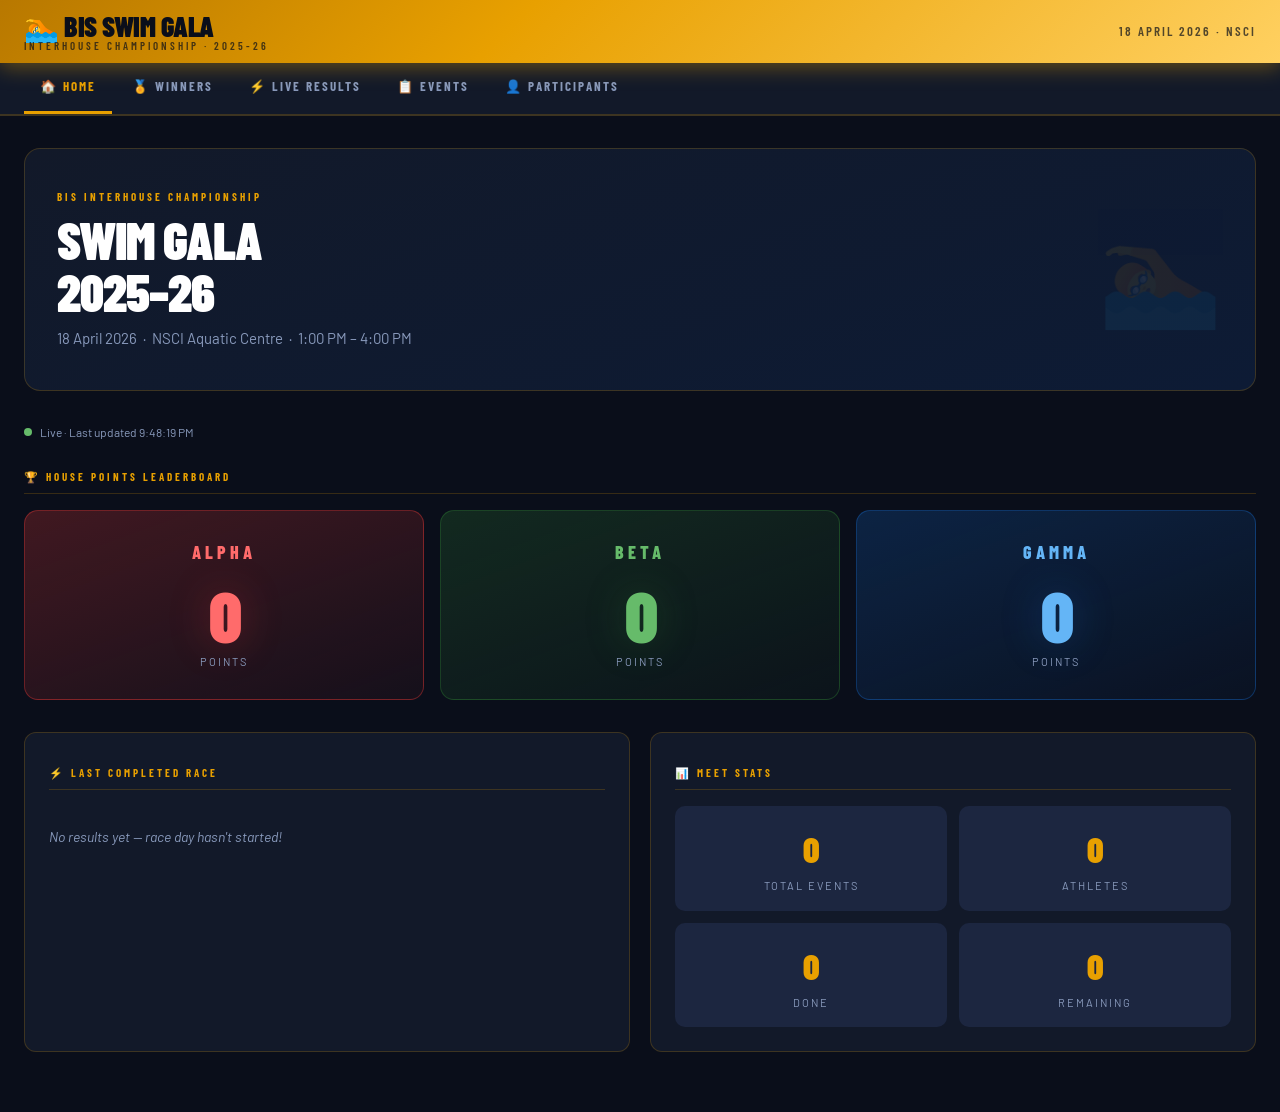
==== index.html @ ae3f9a7b "Add files via upload" ====
<!DOCTYPE html>
<html lang="en">
<head>
  <meta charset="UTF-8">
  <meta name="viewport" content="width=device-width, initial-scale=1.0">
  <title>BIS Swim Gala 2025-26 — Home</title>
  <link rel="stylesheet" href="styles.css">
  <style>
    .hero {
      background: linear-gradient(160deg, var(--surface) 0%, #0d1b35 100%);
      border: 1px solid var(--border);
      border-radius: 16px;
      padding: 40px 32px;
      margin-bottom: 32px;
      position: relative;
      overflow: hidden;
    }
    .hero::before {
      content: '🏊';
      position: absolute;
      right: 32px;
      top: 50%;
      transform: translateY(-50%);
      font-size: 100px;
      opacity: 0.08;
    }
    .hero-label {
      font-family: 'Barlow Condensed', sans-serif;
      font-size: 11px;
      font-weight: 700;
      letter-spacing: 3px;
      text-transform: uppercase;
      color: var(--gold);
      margin-bottom: 8px;
    }
    .hero-title {
      font-family: 'Barlow Condensed', sans-serif;
      font-size: 52px;
      font-weight: 900;
      color: var(--white);
      line-height: 1;
      letter-spacing: -1px;
      margin-bottom: 10px;
    }
    .hero-sub {
      color: var(--text-muted);
      font-size: 15px;
    }

    /* House Points Board */
    .scoreboard {
      display: grid;
      grid-template-columns: repeat(3, 1fr);
      gap: 16px;
      margin-bottom: 32px;
    }
    .score-card {
      border-radius: 14px;
      padding: 28px 20px;
      text-align: center;
      position: relative;
      overflow: hidden;
      cursor: default;
      transition: transform 0.2s;
    }
    .score-card:hover { transform: translateY(-3px); }
    .score-card.leader::after {
      content: '👑 LEADING';
      position: absolute;
      top: 10px;
      right: 10px;
      font-size: 9px;
      font-weight: 700;
      letter-spacing: 1.5px;
      background: var(--gold);
      color: #000;
      padding: 2px 7px;
      border-radius: 10px;
    }
    .score-card-alpha { background: linear-gradient(160deg, rgba(229,57,53,0.25), rgba(229,57,53,0.05)); border: 1px solid rgba(229,57,53,0.4); }
    .score-card-beta  { background: linear-gradient(160deg, rgba(46,125,50,0.25), rgba(46,125,50,0.05)); border: 1px solid rgba(46,125,50,0.4); }
    .score-card-gamma { background: linear-gradient(160deg, rgba(21,101,192,0.25), rgba(21,101,192,0.05)); border: 1px solid rgba(21,101,192,0.4); }

    .score-house {
      font-family: 'Barlow Condensed', sans-serif;
      font-size: 18px;
      font-weight: 800;
      letter-spacing: 4px;
      text-transform: uppercase;
      margin-bottom: 12px;
    }
    .score-alpha { color: #FF6B6B; }
    .score-beta  { color: #66BB6A; }
    .score-gamma { color: #64B5F6; }

    .score-pts {
      font-family: 'Barlow Condensed', sans-serif;
      font-size: 72px;
      font-weight: 900;
      line-height: 1;
      letter-spacing: -2px;
    }
    .score-alpha-pts { color: #FF6B6B; text-shadow: 0 0 40px rgba(229,57,53,0.3); }
    .score-beta-pts  { color: #66BB6A; text-shadow: 0 0 40px rgba(46,125,50,0.3); }
    .score-gamma-pts { color: #64B5F6; text-shadow: 0 0 40px rgba(21,101,192,0.3); }

    .score-label {
      font-size: 11px;
      letter-spacing: 2px;
      text-transform: uppercase;
      color: var(--text-muted);
      margin-top: 4px;
    }

    .two-col { display: grid; grid-template-columns: 1fr 1fr; gap: 20px; }

    .last-race-empty {
      color: var(--text-muted);
      font-style: italic;
      font-size: 14px;
      padding: 20px 0;
    }

    .last-event-title {
      font-family: 'Barlow Condensed', sans-serif;
      font-size: 20px;
      font-weight: 800;
      color: var(--white);
      margin-bottom: 16px;
    }

    .podium-row {
      display: flex;
      align-items: center;
      gap: 12px;
      padding: 10px 0;
      border-bottom: 1px solid var(--border);
    }
    .podium-row:last-child { border-bottom: none; }
    .podium-time {
      margin-left: auto;
      font-family: 'Barlow Condensed', sans-serif;
      font-size: 16px;
      font-weight: 700;
      color: var(--gold);
    }

    .stats-grid { display: grid; grid-template-columns: repeat(2, 1fr); gap: 12px; }
    .stat-item { text-align: center; padding: 16px; background: var(--surface2); border-radius: 10px; }
    .stat-num {
      font-family: 'Barlow Condensed', sans-serif;
      font-size: 36px;
      font-weight: 900;
      color: var(--gold);
    }
    .stat-lbl { font-size: 11px; letter-spacing: 2px; text-transform: uppercase; color: var(--text-muted); margin-top: 2px; }

    .refresh-bar {
      display: flex;
      align-items: center;
      gap: 8px;
      font-size: 12px;
      color: var(--text-muted);
      margin-bottom: 20px;
    }
    .live-dot {
      width: 8px; height: 8px;
      background: #66BB6A;
      border-radius: 50%;
      animation: pulse 2s infinite;
    }
    @keyframes pulse {
      0%, 100% { opacity: 1; }
      50% { opacity: 0.3; }
    }

    @media (max-width: 768px) {
      .scoreboard { grid-template-columns: 1fr; }
      .two-col { grid-template-columns: 1fr; }
      .score-pts { font-size: 52px; }
      .hero-title { font-size: 36px; }
    }
  </style>
</head>
<body>
  <div id="nav-placeholder"></div>

  <div class="page-wrap">
    <div class="hero">
      <div class="hero-label">BIS Interhouse Championship</div>
      <div class="hero-title">SWIM GALA<br>2025–26</div>
      <div class="hero-sub">18 April 2026 &nbsp;·&nbsp; NSCI Aquatic Centre &nbsp;·&nbsp; 1:00 PM – 4:00 PM</div>
    </div>

    <div class="refresh-bar">
      <div class="live-dot"></div>
      <span id="refresh-status">Connecting to live data...</span>
    </div>

    <div class="section-head">🏆 House Points Leaderboard</div>
    <div class="scoreboard" id="scoreboard">
      <div class="score-card score-card-alpha">
        <div class="score-house score-alpha">Alpha</div>
        <div class="score-pts score-alpha-pts" id="pts-alpha">—</div>
        <div class="score-label">Points</div>
      </div>
      <div class="score-card score-card-beta">
        <div class="score-house score-beta">Beta</div>
        <div class="score-pts score-beta-pts" id="pts-beta">—</div>
        <div class="score-label">Points</div>
      </div>
      <div class="score-card score-card-gamma">
        <div class="score-house score-gamma">Gamma</div>
        <div class="score-pts score-gamma-pts" id="pts-gamma">—</div>
        <div class="score-label">Points</div>
      </div>
    </div>

    <div class="two-col">
      <div class="card">
        <div class="section-head">⚡ Last Completed Race</div>
        <div id="last-race"><div class="last-race-empty">No results yet</div></div>
      </div>
      <div class="card">
        <div class="section-head">📊 Meet Stats</div>
        <div class="stats-grid" id="stats-grid">
          <div class="stat-item"><div class="stat-num" id="stat-events">—</div><div class="stat-lbl">Total Events</div></div>
          <div class="stat-item"><div class="stat-num" id="stat-athletes">—</div><div class="stat-lbl">Athletes</div></div>
          <div class="stat-item"><div class="stat-num" id="stat-completed">—</div><div class="stat-lbl">Done</div></div>
          <div class="stat-item"><div class="stat-num" id="stat-remaining">—</div><div class="stat-lbl">Remaining</div></div>
        </div>
      </div>
    </div>
  </div>

  <script src="utils.js"></script>
  <script>
    document.getElementById('nav-placeholder').innerHTML = NAV_HTML;
    setActiveNav();

    async function render() {
      const results = await fetchResults();
      const totals  = calcHouseTotals(results);

      // House scores
      document.getElementById('pts-alpha').textContent = totals.Alpha;
      document.getElementById('pts-beta').textContent  = totals.Beta;
      document.getElementById('pts-gamma').textContent = totals.Gamma;

      // Leader crown — shown on ALL houses that share the top score (handles ties)
      const max = Math.max(totals.Alpha, totals.Beta, totals.Gamma);
      document.querySelectorAll('.score-card').forEach(c => c.classList.remove('leader'));
      if (max > 0) {
        if (totals.Alpha === max) document.querySelector('.score-card-alpha').classList.add('leader');
        if (totals.Beta  === max) document.querySelector('.score-card-beta').classList.add('leader');
        if (totals.Gamma === max) document.querySelector('.score-card-gamma').classList.add('leader');
      }

      // Meet stats — all dynamic from sheet, no hardcoded 27
      const uniqueAthletes  = new Set(results.map(r => r.ParticipantName)).size;
      const allEventNums    = [...new Set(results.map(r => (r['Event#'] || '').trim()).filter(Boolean))];
      const totalEvents     = allEventNums.length;
      const completedEvents = new Set(results.filter(r => r._eventCompleted).map(r => (r['Event#'] || '').trim())).size;
      document.getElementById('stat-events').textContent    = totalEvents;
      document.getElementById('stat-athletes').textContent  = uniqueAthletes;
      document.getElementById('stat-completed').textContent = completedEvents;
      document.getElementById('stat-remaining').textContent = totalEvents - completedEvents;

      // Last completed race
      const last = getLastCompletedEvent(results);
      const lr   = document.getElementById('last-race');
      if (!last) {
        lr.innerHTML = '<div class="last-race-empty">No results yet — race day hasn\'t started!</div>';
      } else {
        // Get event name from the rows themselves (no SWIM_DATA needed)
        const eventName = last.rows[0]['EventName'] || `Event #${last.event_number}`;
        const top3 = last.rows
          .filter(r => r._timeSec !== null && r._position && r._position <= 3)
          .sort((a, b) => a._position - b._position);

        lr.innerHTML = `<div class="last-event-title">Event #${last.event_number}: ${eventName}</div>` +
          (top3.length === 0
            ? '<div class="last-race-empty">Results being processed…</div>'
            : top3.map(r => `
              <div class="podium-row">
                ${posBadge(r._position)}
                ${nameSpan(r.ParticipantName, r.House)}
                ${houseBadge(r.House)}
                <span class="podium-time">${formatTime(r._timeSec)}</span>
              </div>`).join(''));
      }

      document.getElementById('refresh-status').textContent = `Live · Last updated ${new Date().toLocaleTimeString()}`;
    }

    startAutoRefresh(render, 20000);
  </script>
</body>
</html>
---- styles.css ----
@import url('https://fonts.googleapis.com/css2?family=Barlow+Condensed:wght@400;600;700;800;900&family=Barlow:wght@300;400;500;600&family=Nunito:wght@700;800;900&display=swap');

/* FIX #11: .event-header-font — Nunito is bold, rounded, highly legible.
   Applied to all event name headings across every page. */
.event-header-font {
  font-family: 'Nunito', 'Barlow', sans-serif !important;
  font-weight: 800 !important;
  letter-spacing: 0 !important;
}

:root {
  --gold: #E8A000;
  --gold-light: #FFD060;
  --gold-dark: #B87800;
  --alpha-color: #E53935;
  --alpha-light: #FFEBEE;
  --beta-color: #2E7D32;
  --beta-light: #E8F5E9;
  --gamma-color: #1565C0;
  --gamma-light: #E3F2FD;
  --bg: #0A0E1A;
  --surface: #121929;
  --surface2: #1C2640;
  --border: rgba(232,160,0,0.2);
  --text: #F0F4FF;
  --text-muted: #8899BB;
  --white: #FFFFFF;
}

* { margin: 0; padding: 0; box-sizing: border-box; }

body {
  font-family: 'Barlow', sans-serif;
  background: var(--bg);
  color: var(--text);
  min-height: 100vh;
  line-height: 1.5;
}

/* ── HEADER ── */
.site-header {
  background: linear-gradient(135deg, var(--gold-dark) 0%, var(--gold) 40%, var(--gold-light) 100%);
  padding: 0;
  position: sticky;
  top: 0;
  z-index: 100;
  box-shadow: 0 4px 20px rgba(232,160,0,0.4);
}

.header-inner {
  max-width: 1400px;
  margin: 0 auto;
  padding: 12px 24px;
  display: flex;
  align-items: center;
  gap: 20px;
}

.header-logo {
  font-family: 'Barlow Condensed', sans-serif;
  font-size: 28px;
  font-weight: 900;
  color: #0A0E1A;
  letter-spacing: -0.5px;
  line-height: 1;
  text-decoration: none;
  white-space: nowrap;
}

.header-logo span {
  display: block;
  font-size: 11px;
  font-weight: 600;
  letter-spacing: 3px;
  text-transform: uppercase;
  opacity: 0.7;
}

.header-date {
  font-family: 'Barlow Condensed', sans-serif;
  font-size: 13px;
  font-weight: 600;
  letter-spacing: 2px;
  text-transform: uppercase;
  color: rgba(10,14,26,0.7);
  margin-left: auto;
}

/* ── NAV ── */
.site-nav {
  background: var(--surface);
  border-bottom: 2px solid var(--border);
}

.nav-inner {
  max-width: 1400px;
  margin: 0 auto;
  padding: 0 24px;
  display: flex;
  gap: 4px;
}

.nav-link {
  font-family: 'Barlow Condensed', sans-serif;
  font-size: 13px;
  font-weight: 700;
  letter-spacing: 2px;
  text-transform: uppercase;
  color: var(--text-muted);
  text-decoration: none;
  padding: 14px 16px;
  border-bottom: 3px solid transparent;
  transition: all 0.2s;
  white-space: nowrap;
}

.nav-link:hover { color: var(--gold); border-bottom-color: rgba(232,160,0,0.4); }
.nav-link.active { color: var(--gold); border-bottom-color: var(--gold); }

/* ── PAGE ── */
.page-wrap {
  max-width: 1400px;
  margin: 0 auto;
  padding: 32px 24px 60px;
}

.page-title {
  font-family: 'Barlow Condensed', sans-serif;
  font-size: 42px;
  font-weight: 900;
  color: var(--gold);
  letter-spacing: -1px;
  line-height: 1;
  margin-bottom: 6px;
}

.page-subtitle {
  font-size: 14px;
  color: var(--text-muted);
  letter-spacing: 1px;
  text-transform: uppercase;
  margin-bottom: 32px;
}

/* ── CARDS ── */
.card {
  background: var(--surface);
  border: 1px solid var(--border);
  border-radius: 12px;
  padding: 24px;
}

/* ── TABLES ── */
.table-wrap { overflow-x: auto; border-radius: 10px; }

table {
  width: 100%;
  border-collapse: collapse;
  font-size: 14px;
}

thead tr {
  background: linear-gradient(135deg, var(--gold-dark), var(--gold));
}

thead th {
  font-family: 'Barlow Condensed', sans-serif;
  font-size: 11px;
  font-weight: 700;
  letter-spacing: 2px;
  text-transform: uppercase;
  color: #0A0E1A;
  padding: 12px 16px;
  text-align: left;
  white-space: nowrap;
}

tbody tr {
  border-bottom: 1px solid var(--border);
  transition: background 0.15s;
}

tbody tr:hover { background: rgba(232,160,0,0.05); }

tbody td {
  padding: 11px 16px;
  vertical-align: middle;
}

/* ── HOUSE BADGES ── */
.house-badge {
  display: inline-flex;
  align-items: center;
  gap: 6px;
  font-family: 'Barlow Condensed', sans-serif;
  font-size: 12px;
  font-weight: 700;
  letter-spacing: 1.5px;
  text-transform: uppercase;
  padding: 3px 10px;
  border-radius: 20px;
}

.house-Alpha { background: rgba(229,57,53,0.15); color: #FF6B6B; border: 1px solid rgba(229,57,53,0.3); }
.house-Beta  { background: rgba(46,125,50,0.15); color: #66BB6A; border: 1px solid rgba(46,125,50,0.3); }
.house-Gamma { background: rgba(21,101,192,0.15); color: #64B5F6; border: 1px solid rgba(21,101,192,0.3); }

.name-Alpha { color: #FF6B6B; font-weight: 600; }
.name-Beta  { color: #66BB6A; font-weight: 600; }
.name-Gamma { color: #64B5F6; font-weight: 600; }

/* ── POSITION BADGES ── */
.pos-badge {
  display: inline-flex;
  align-items: center;
  justify-content: center;
  width: 28px;
  height: 28px;
  border-radius: 50%;
  font-family: 'Barlow Condensed', sans-serif;
  font-weight: 800;
  font-size: 14px;
}

.pos-1 { background: linear-gradient(135deg, #FFD700, #FFA000); color: #000; }
.pos-2 { background: linear-gradient(135deg, #E0E0E0, #9E9E9E); color: #000; }
.pos-3 { background: linear-gradient(135deg, #CD7F32, #8B4513); color: #fff; }
.pos-other { background: var(--surface2); color: var(--text-muted); }

/* ── POINTS PILL ── */
.pts-pill {
  display: inline-block;
  background: rgba(232,160,0,0.15);
  color: var(--gold);
  border: 1px solid rgba(232,160,0,0.3);
  border-radius: 12px;
  padding: 2px 10px;
  font-family: 'Barlow Condensed', sans-serif;
  font-weight: 700;
  font-size: 13px;
}

/* ── SECTION HEADING ── */
.section-head {
  font-family: 'Barlow Condensed', sans-serif;
  font-size: 11px;
  font-weight: 700;
  letter-spacing: 3px;
  text-transform: uppercase;
  color: var(--gold);
  padding: 8px 0 8px;
  border-bottom: 1px solid var(--border);
  margin-bottom: 16px;
}

/* ── STATUS BADGES ── */
.status-dns { color: #888; font-style: italic; font-size: 12px; }
.status-dq  { color: #FF5252; font-style: italic; font-size: 12px; }
.status-done { color: #66BB6A; font-size: 12px; }

/* ── RESPONSIVE ── */
@media (max-width: 768px) {
  .page-title { font-size: 28px; }
  .nav-link { padding: 12px 10px; font-size: 11px; letter-spacing: 1px; }
  .header-date { display: none; }
  .page-wrap { padding: 20px 16px 40px; }
}
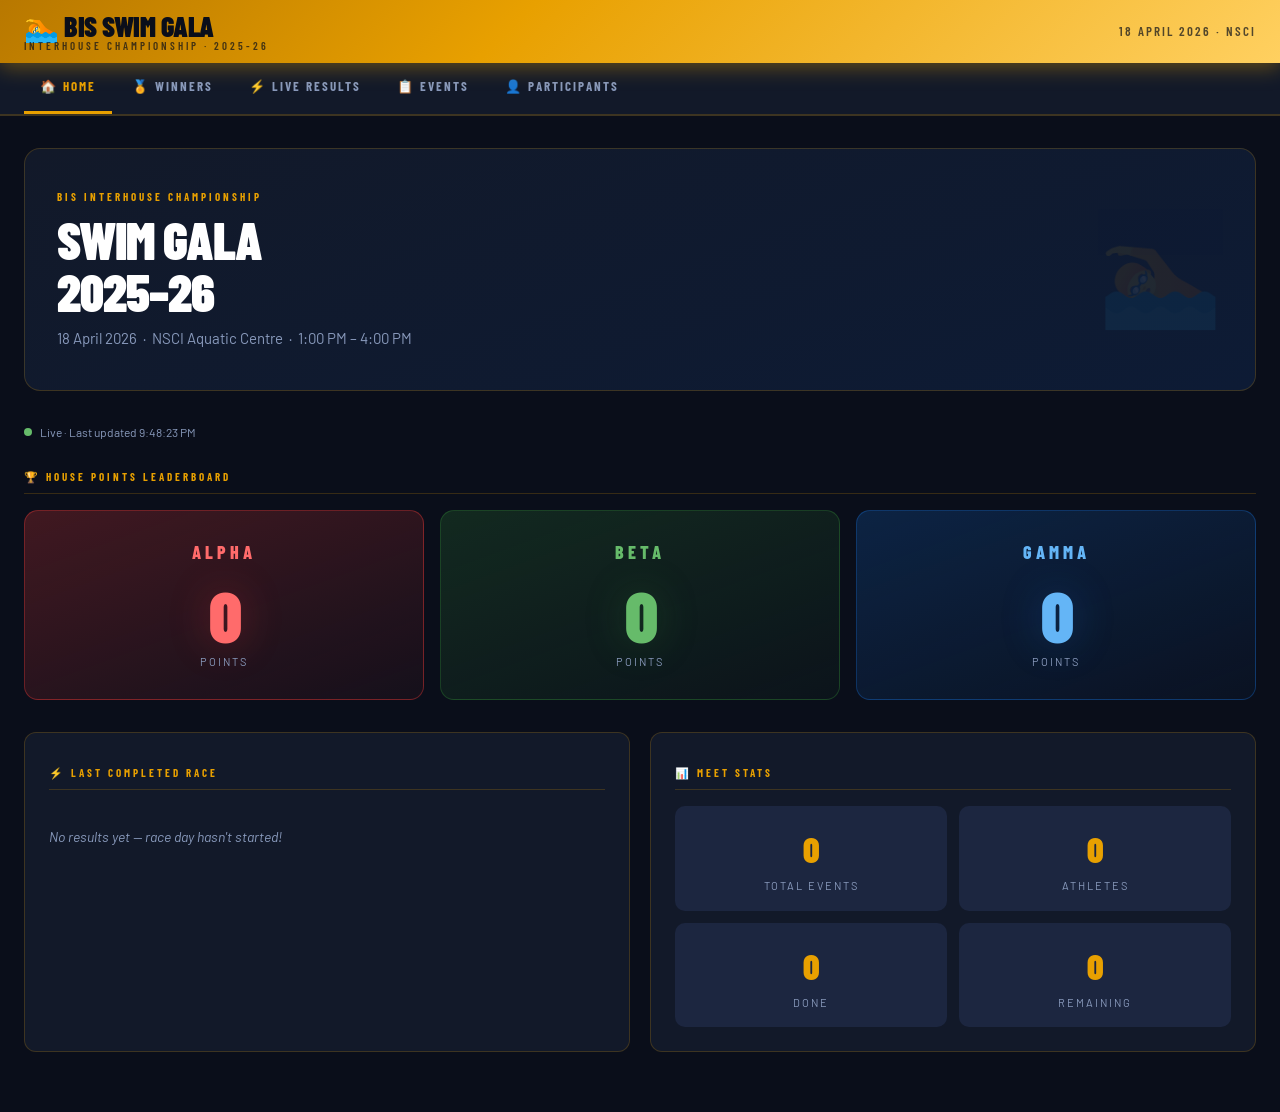
==== commit 7c769e50: "Add files via upload" ====
--- a/index.html
+++ b/index.html
@@ -1,6 +1,16 @@
 <!DOCTYPE html>
 <html lang="en">
 <head>
+<!-- Google tag (gtag.js) -->
+<script async src="https://www.googletagmanager.com/gtag/js?id=G-GG3PMHW3DS"></script>
+<script>
+  window.dataLayer = window.dataLayer || [];
+  function gtag(){dataLayer.push(arguments);}
+  gtag('js', new Date());
+
+  gtag('config', 'G-GG3PMHW3DS');
+</script>
+
   <meta charset="UTF-8">
   <meta name="viewport" content="width=device-width, initial-scale=1.0">
   <title>BIS Swim Gala 2025-26 — Home</title>
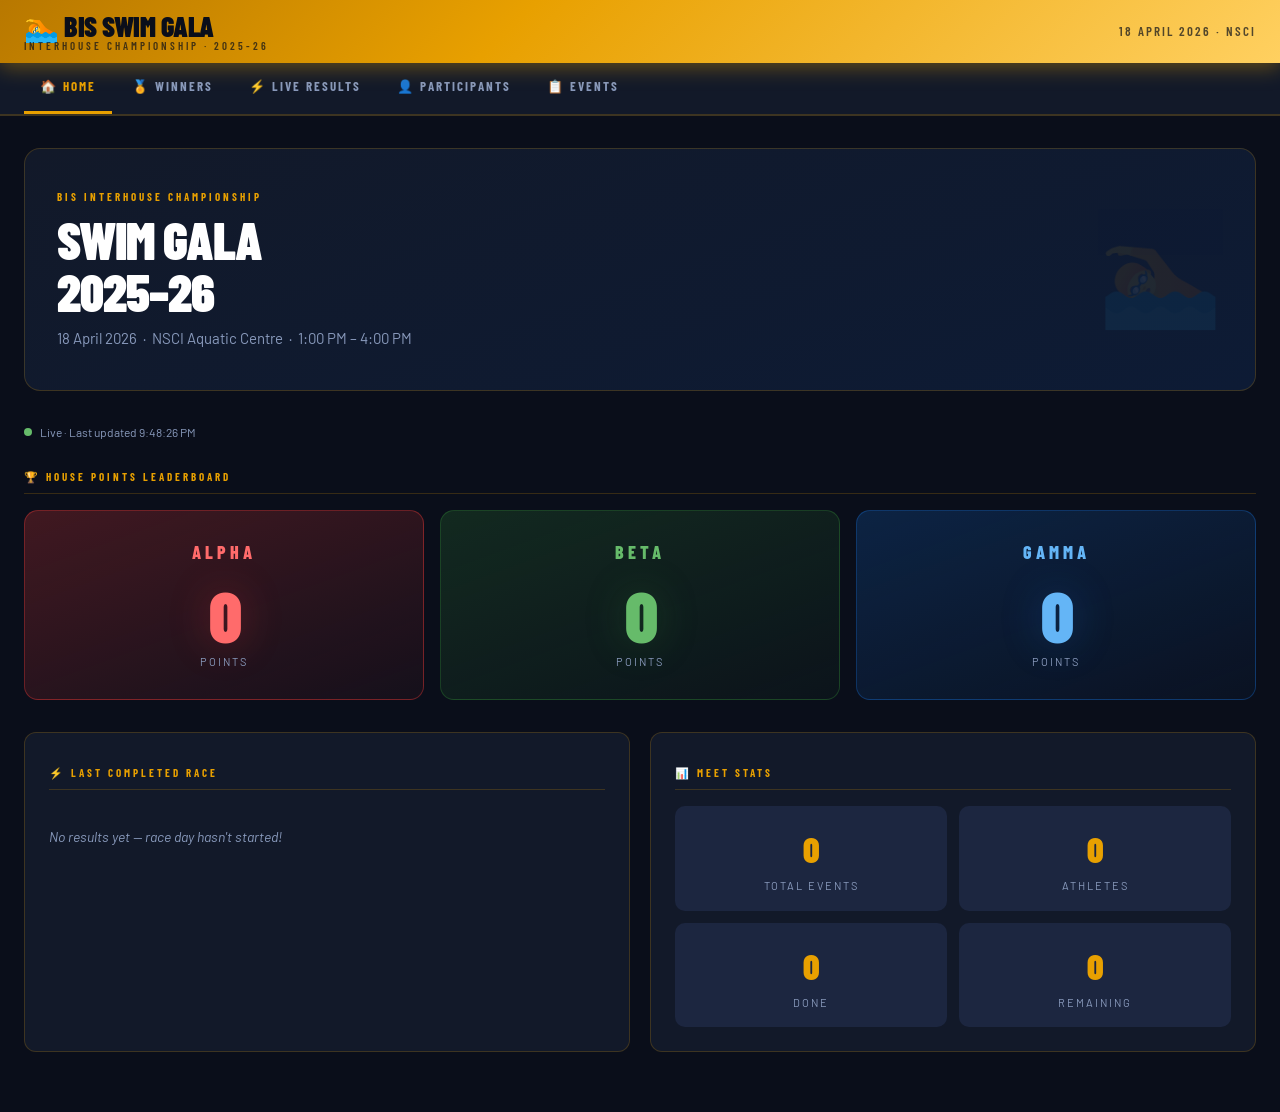
==== commit 764f329b: "Add files via upload" ====
--- a/index.html
+++ b/index.html
@@ -284,20 +284,33 @@
       } else {
         // Get event name from the rows themselves (no SWIM_DATA needed)
         const eventName = last.rows[0]['EventName'] || `Event #${last.event_number}`;
-        const top3 = last.rows
+        const topRows = last.rows
           .filter(r => r._timeSec !== null && r._position && r._position <= 3)
           .sort((a, b) => a._position - b._position);
 
+        // Group by position to handle ties
+        const byPos = {};
+        topRows.forEach(r => {
+          if (!byPos[r._position]) byPos[r._position] = [];
+          byPos[r._position].push(r);
+        });
+        const podiumRows = Object.values(byPos).sort((a, b) => a[0]._position - b[0]._position);
+
         lr.innerHTML = `<div class="last-event-title">Event #${last.event_number}: ${eventName}</div>` +
-          (top3.length === 0
+          (podiumRows.length === 0
             ? '<div class="last-race-empty">Results being processed…</div>'
-            : top3.map(r => `
-              <div class="podium-row">
-                ${posBadge(r._position)}
-                ${nameSpan(r.ParticipantName, r.House)}
-                ${houseBadge(r.House)}
-                <span class="podium-time">${formatTime(r._timeSec)}</span>
-              </div>`).join(''));
+            : podiumRows.map(group => {
+                const isTie = group.length > 1;
+                const nameHTML = isTie
+                  ? group.map(r => `<span class="name-${r.House}">${firstName(r.ParticipantName)}</span>`).join(' <span style="color:var(--text-muted)">&amp;</span> ') + ' <span style="color:var(--text-muted);font-style:italic">(Tied)</span>'
+                  : `${nameSpan(group[0].ParticipantName, group[0].House)} ${houseBadge(group[0].House)}`;
+                return `
+                  <div class="podium-row">
+                    ${posBadge(group[0]._position)}
+                    ${nameHTML}
+                    <span class="podium-time">${formatTime(group[0]._timeSec)}</span>
+                  </div>`;
+              }).join(''));
       }
 
       document.getElementById('refresh-status').textContent = `Live · Last updated ${new Date().toLocaleTimeString()}`;
--- a/styles.css
+++ b/styles.css
@@ -261,7 +261,33 @@
 /* ── RESPONSIVE ── */
 @media (max-width: 768px) {
   .page-title { font-size: 28px; }
-  .nav-link { padding: 12px 10px; font-size: 11px; letter-spacing: 1px; }
   .header-date { display: none; }
   .page-wrap { padding: 20px 16px 40px; }
-}
+
+  /* NAV: exactly 2 locked rows, no overflow, no scrollbar.
+     Row 1 — Home · Winners · Live Results: each exactly 33.333% wide.
+     Row 2 — Events · Participants: each exactly 50% wide.
+     gap:0 + width (not flex-basis) makes percentages absolute so
+     nothing can spill onto a 3rd line.                              */
+  .nav-inner {
+    flex-wrap: wrap;
+    gap: 0;
+    padding: 0;
+    overflow: hidden;
+  }
+  .nav-link {
+    flex: none;
+    box-sizing: border-box;
+    text-align: center;
+    padding: 7px 2px;
+    font-size: 12px;
+    letter-spacing: 0.5px;
+    white-space: nowrap;
+    overflow: hidden;
+    text-overflow: ellipsis;
+  }
+  /* Row 1: first 3 links — exactly 1/3 each */
+  .nav-link:nth-child(-n+3) { width: 33.333%; }
+  /* Row 2: last 2 links — exactly 1/2 each */
+  .nav-link:nth-child(n+4)  { width: 50%; }
+}
